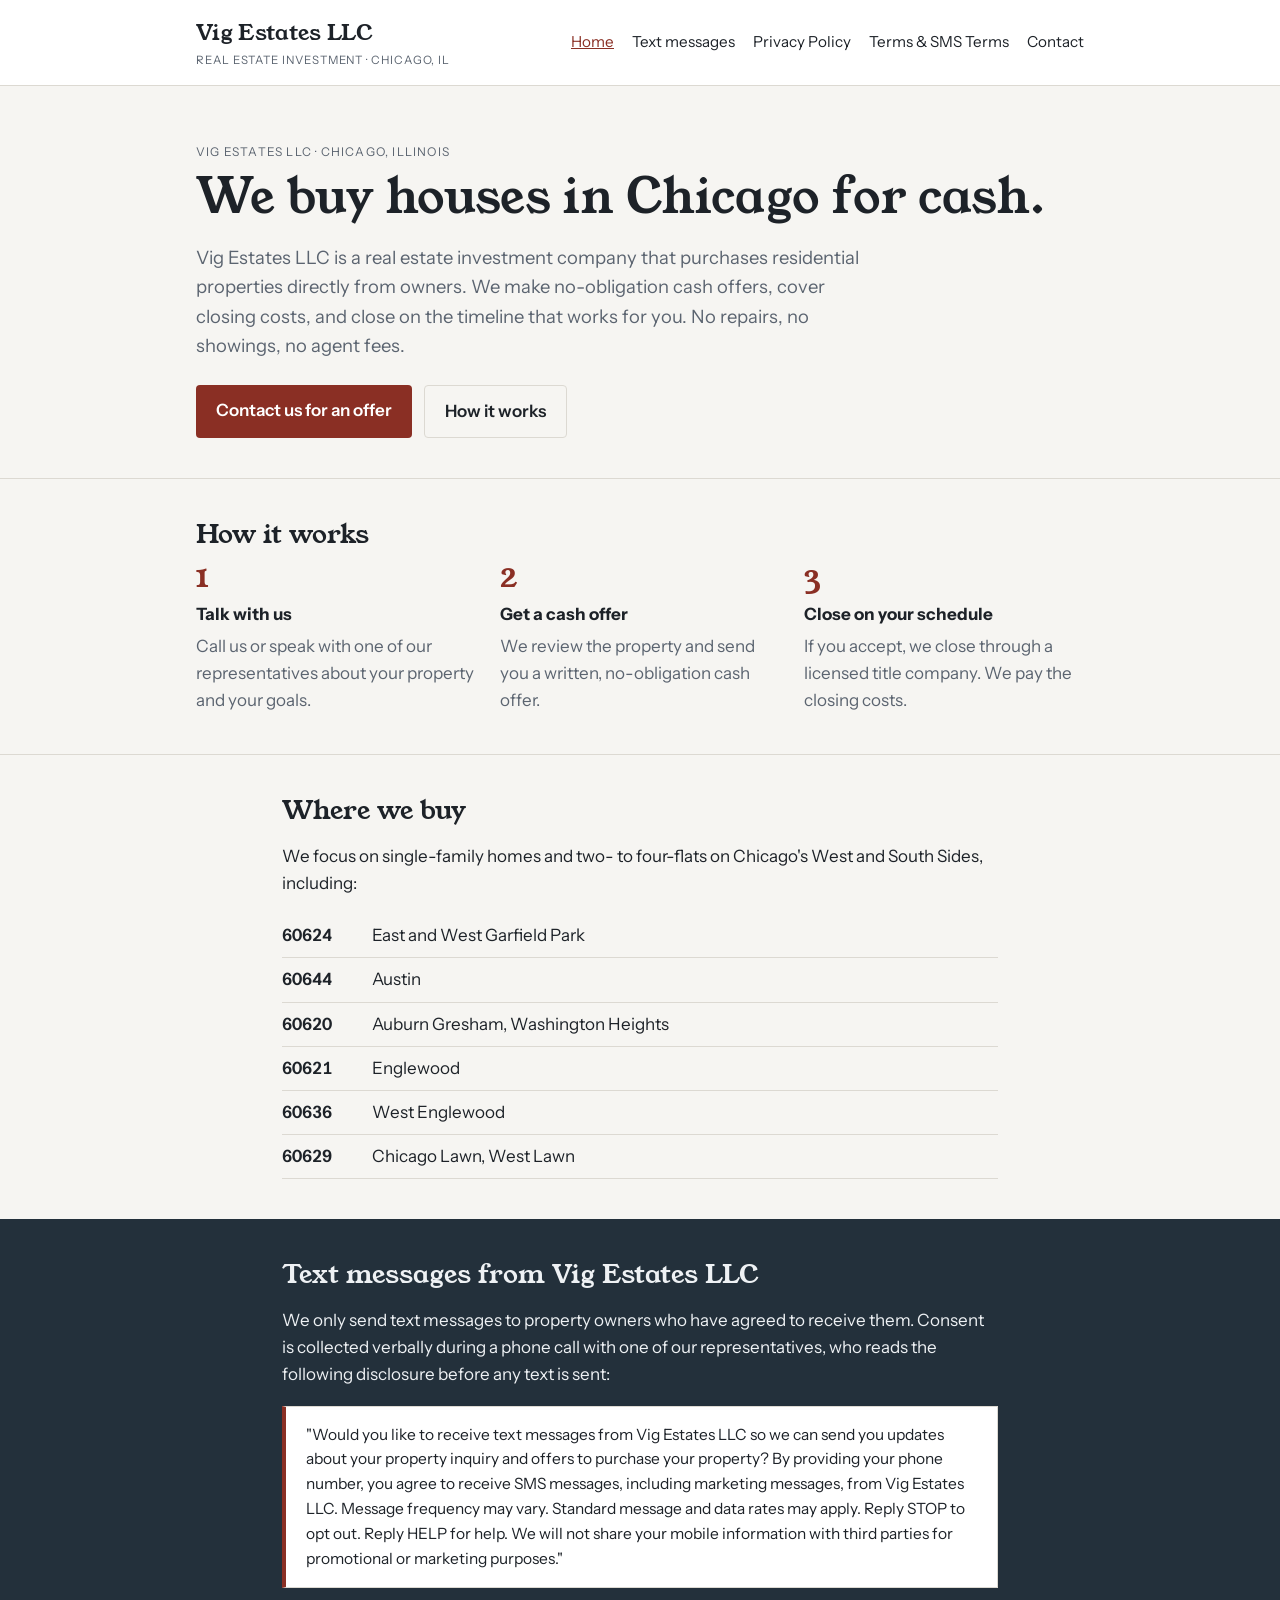
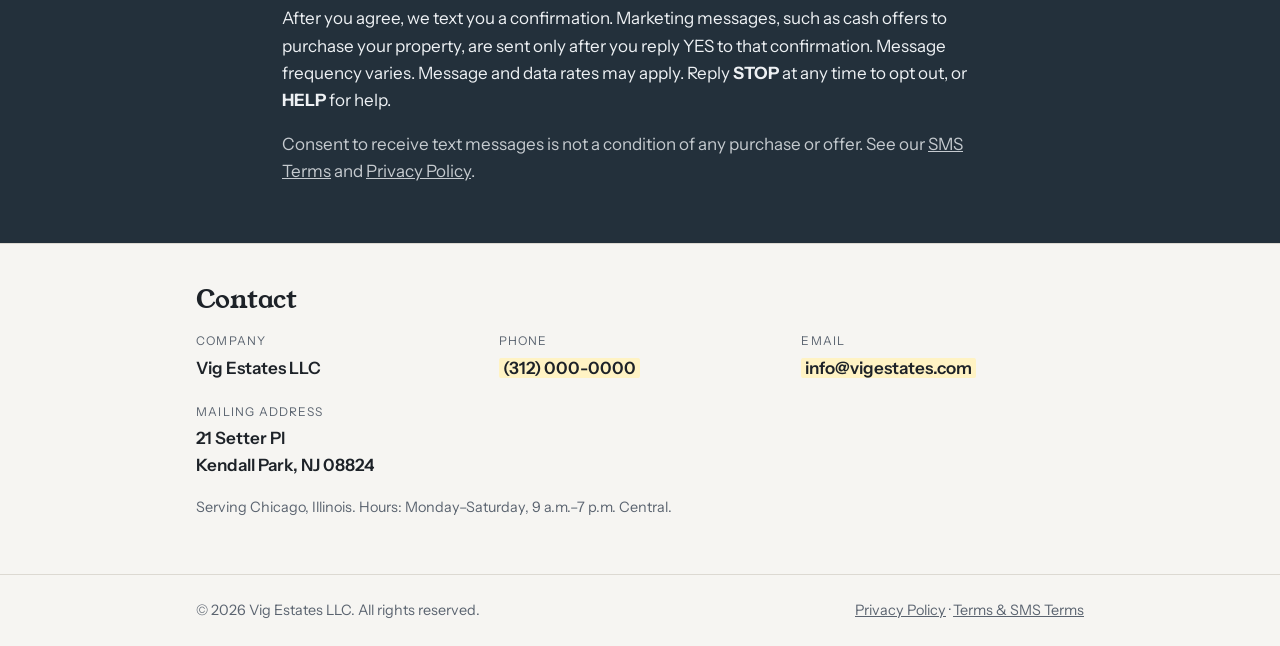
==== index.html @ 300880f9 "Add Vig Estates website: home, privacy policy, SMS terms Co-Authored-By: Claude Opus 5.5 <noreply@an" ====
<!doctype html>
<html lang="en">
<head>
<meta charset="utf-8">
<meta name="viewport" content="width=device-width, initial-scale=1, viewport-fit=cover">
<title>Vig Estates</title>
<meta name="claude:viewport-fit-sides" content="cover">
<meta name="description" content="Vig Estates LLC buys houses for cash in Chicago, IL. No repairs, no fees, close on your schedule.">
<link rel="preconnect" href="https://fonts.googleapis.com">
<link rel="stylesheet" href="https://fonts.googleapis.com/css2?family=Instrument+Sans:wght@400;600&family=Young+Serif&display=swap">
<link rel="stylesheet" href="style.css">
<style>:root{padding-top:env(safe-area-inset-top,0px);padding-bottom:env(safe-area-inset-bottom,0px)}body{margin:0}[hidden]{display:none!important}</style>
</head>
<body>

<header class="site">
  <div class="wrap">
    <a class="brand" href="index.html">Vig Estates LLC<small>Real estate investment · Chicago, IL</small></a>
    <nav class="site" aria-label="Main">
      <a href="index.html" aria-current="page">Home</a>
      <a href="#text-messages">Text messages</a>
      <a href="privacy.html">Privacy Policy</a>
      <a href="terms.html">Terms &amp; SMS Terms</a>
      <a href="#contact">Contact</a>
    </nav>
  </div>
</header>

<main>
  <div class="wrap hero">
    <p class="eyebrow">Vig Estates LLC · Chicago, Illinois</p>
    <h1>We buy houses in Chicago for cash.</h1>
    <p class="lead">Vig Estates LLC is a real estate investment company that purchases residential properties directly from owners. We make no-obligation cash offers, cover closing costs, and close on the timeline that works for you. No repairs, no showings, no agent fees.</p>
    <div class="actions">
      <a class="btn" href="#contact">Contact us for an offer</a>
      <a class="btn ghost" href="#how-it-works">How it works</a>
    </div>
  </div>

  <section class="block" id="how-it-works">
    <div class="wrap">
      <h2>How it works</h2>
      <ol class="steps">
        <li><strong>Talk with us</strong><span>Call us or speak with one of our representatives about your property and your goals.</span></li>
        <li><strong>Get a cash offer</strong><span>We review the property and send you a written, no-obligation cash offer.</span></li>
        <li><strong>Close on your schedule</strong><span>If you accept, we close through a licensed title company. We pay the closing costs.</span></li>
      </ol>
    </div>
  </section>

  <section class="block" id="areas">
    <div class="wrap prose">
      <h2>Where we buy</h2>
      <p>We focus on single-family homes and two- to four-flats on Chicago's West and South Sides, including:</p>
      <div class="table-scroll">
        <table class="zips">
          <tbody>
            <tr><td>60624</td><td>East and West Garfield Park</td></tr>
            <tr><td>60644</td><td>Austin</td></tr>
            <tr><td>60620</td><td>Auburn Gresham, Washington Heights</td></tr>
            <tr><td>60621</td><td>Englewood</td></tr>
            <tr><td>60636</td><td>West Englewood</td></tr>
            <tr><td>60629</td><td>Chicago Lawn, West Lawn</td></tr>
          </tbody>
        </table>
      </div>
    </div>
  </section>

  <section class="band" id="text-messages">
    <div class="wrap prose">
      <h2>Text messages from Vig Estates LLC</h2>
      <p>We only send text messages to property owners who have agreed to receive them. Consent is collected verbally during a phone call with one of our representatives, who reads the following disclosure before any text is sent:</p>
      <div class="script">"Would you like to receive text messages from Vig Estates LLC so we can send you updates about your property inquiry and offers to purchase your property? By providing your phone number, you agree to receive SMS messages, including marketing messages, from Vig Estates LLC. Message frequency may vary. Standard message and data rates may apply. Reply STOP to opt out. Reply HELP for help. We will not share your mobile information with third parties for promotional or marketing purposes."</div>
      <p>After you agree, we text you a confirmation. Marketing messages, such as cash offers to purchase your property, are sent only after you reply YES to that confirmation. Message frequency varies. Message and data rates may apply. Reply <strong>STOP</strong> at any time to opt out, or <strong>HELP</strong> for help.</p>
      <p class="muted">Consent to receive text messages is not a condition of any purchase or offer. See our <a href="terms.html#sms">SMS Terms</a> and <a href="privacy.html">Privacy Policy</a>.</p>
    </div>
  </section>

  <section class="block" id="contact">
    <div class="wrap">
      <h2>Contact</h2>
      <dl class="contact-grid">
        <div><dt>Company</dt><dd>Vig Estates LLC</dd></div>
        <div><dt>Phone</dt><dd><span class="fill">(312) 000-0000</span></dd></div>
        <div><dt>Email</dt><dd><span class="fill">info@vigestates.com</span></dd></div>
        <div><dt>Mailing address</dt><dd>21 Setter Pl<br>Kendall Park, NJ 08824</dd></div>
      </dl>
      <p class="updated">Serving Chicago, Illinois. Hours: Monday–Saturday, 9 a.m.–7 p.m. Central.</p>
    </div>
  </section>
</main>

<footer class="site">
  <div class="wrap">
    <span>© 2026 Vig Estates LLC. All rights reserved.</span>
    <span><a href="privacy.html">Privacy Policy</a> · <a href="terms.html">Terms &amp; SMS Terms</a></span>
  </div>
</footer>
</body>
</html>
---- style.css ----
/* Layout: single centered column, greystone-and-brick palette drawn from Chicago two-flats */
:root {
  --bg: #f6f5f2;
  --surface: #ffffff;
  --fg: #1d2228;
  --muted: #5b6470;
  --line: #dcd9d2;
  --accent: #8a2f24;
  --accent-ink: #ffffff;
  --band: #23303b;
  --band-fg: #eef1f4;
  --placeholder: #fff3c4;
  --font-display: "Young Serif", Georgia, "Times New Roman", serif;
  --font-body: "Instrument Sans", "Helvetica Neue", Arial, sans-serif;
}
@media (prefers-color-scheme: dark) {
  :root:not([data-theme="light"]) {
    --bg: #15191e; --surface: #1d2228; --fg: #e9ecef; --muted: #a3acb6; --line: #333b44;
    --accent: #e0806f; --accent-ink: #15191e; --band: #0f1317; --band-fg: #e9ecef; --placeholder: #4a3f12;
    color-scheme: dark;
  }
}
:root[data-theme="dark"] {
  --bg: #15191e; --surface: #1d2228; --fg: #e9ecef; --muted: #a3acb6; --line: #333b44;
  --accent: #e0806f; --accent-ink: #15191e; --band: #0f1317; --band-fg: #e9ecef; --placeholder: #4a3f12;
  color-scheme: dark;
}

* { box-sizing: border-box; }
body {
  background: var(--bg); color: var(--fg);
  font-family: var(--font-body); font-size: 17px; line-height: 1.6;
}
a { color: var(--accent); }
a:focus-visible, .btn:focus-visible { outline: 3px solid var(--accent); outline-offset: 3px; }

.wrap {
  max-width: 920px; margin: 0 auto;
  padding-left: max(16px, env(safe-area-inset-left, 0px));
  padding-right: max(16px, env(safe-area-inset-right, 0px));
}
.prose { max-width: 68ch; }

header.site { border-bottom: 1px solid var(--line); background: var(--surface); }
header.site .wrap { display: flex; flex-wrap: wrap; align-items: center; justify-content: space-between; gap: 12px; padding-block: 16px; }
.brand { font-family: var(--font-display); font-size: 1.35rem; color: var(--fg); text-decoration: none; }
.brand small { display: block; font-family: var(--font-body); font-size: .72rem; letter-spacing: .08em; text-transform: uppercase; color: var(--muted); }
nav.site { display: flex; flex-wrap: wrap; gap: 18px; font-size: .95rem; }
nav.site a { color: var(--fg); text-decoration: none; }
nav.site a:hover, nav.site a[aria-current="page"] { color: var(--accent); text-decoration: underline; }

h1, h2, h3 { font-family: var(--font-display); font-weight: 400; line-height: 1.2; text-wrap: balance; }
h1 { font-size: clamp(2rem, 5vw, 3rem); margin: 0 0 16px; }
h2 { font-size: 1.6rem; margin: 0 0 12px; }
h3 { font-size: 1.15rem; margin: 24px 0 6px; }
.eyebrow { font-size: .75rem; letter-spacing: .1em; text-transform: uppercase; color: var(--muted); margin: 0 0 8px; }

.hero { padding-block: 56px 40px; }
.hero p.lead { font-size: 1.15rem; color: var(--muted); max-width: 56ch; margin: 0 0 24px; }
.actions { display: flex; flex-wrap: wrap; gap: 12px; }
.btn { display: inline-block; background: var(--accent); color: var(--accent-ink); padding: 12px 20px; border-radius: 4px; text-decoration: none; font-weight: 600; }
.btn.ghost { background: transparent; color: var(--fg); border: 1px solid var(--line); }

section.block { padding-block: 40px; border-top: 1px solid var(--line); }

.steps { list-style: none; padding: 0; margin: 0; display: grid; grid-template-columns: repeat(auto-fit, minmax(220px, 1fr)); gap: 24px; counter-reset: s; }
.steps li { counter-increment: s; min-width: 0; }
.steps li::before { content: counter(s); display: block; font-family: var(--font-display); font-size: 2rem; color: var(--accent); line-height: 1; margin-bottom: 8px; }
.steps strong { display: block; margin-bottom: 4px; }
.steps span { color: var(--muted); }

.zips { width: 100%; border-collapse: collapse; font-variant-numeric: tabular-nums; }
.zips td { padding: 8px 0; border-bottom: 1px solid var(--line); }
.zips td:first-child { width: 90px; font-weight: 600; }
.table-scroll { overflow-x: auto; }

.band { background: var(--band); color: var(--band-fg); }
.band .wrap { padding-block: 40px; }
.band a { color: var(--band-fg); }
.band .muted { color: var(--band-fg); opacity: .8; }

.script { background: var(--surface); border: 1px solid var(--line); border-left: 4px solid var(--accent); padding: 16px 20px; margin: 16px 0; font-size: .97rem; }
.band .script { color: var(--fg); }

.contact-grid { display: grid; grid-template-columns: repeat(auto-fit, minmax(220px, 1fr)); gap: 20px; }
.contact-grid div { min-width: 0; }
.contact-grid dt { font-size: .75rem; letter-spacing: .1em; text-transform: uppercase; color: var(--muted); }
.contact-grid dd { margin: 4px 0 0; font-weight: 600; overflow-wrap: anywhere; }

.fill { background: var(--placeholder); padding: 0 4px; border-radius: 2px; }

.doc { padding-block: 40px 56px; }
.doc ul { padding-left: 1.2em; }
.doc li { margin-bottom: 6px; }
.updated { color: var(--muted); font-size: .9rem; }

footer.site { border-top: 1px solid var(--line); font-size: .9rem; color: var(--muted); }
footer.site .wrap { display: flex; flex-wrap: wrap; justify-content: space-between; gap: 12px; padding-block: 24px; }
footer.site a { color: var(--muted); }
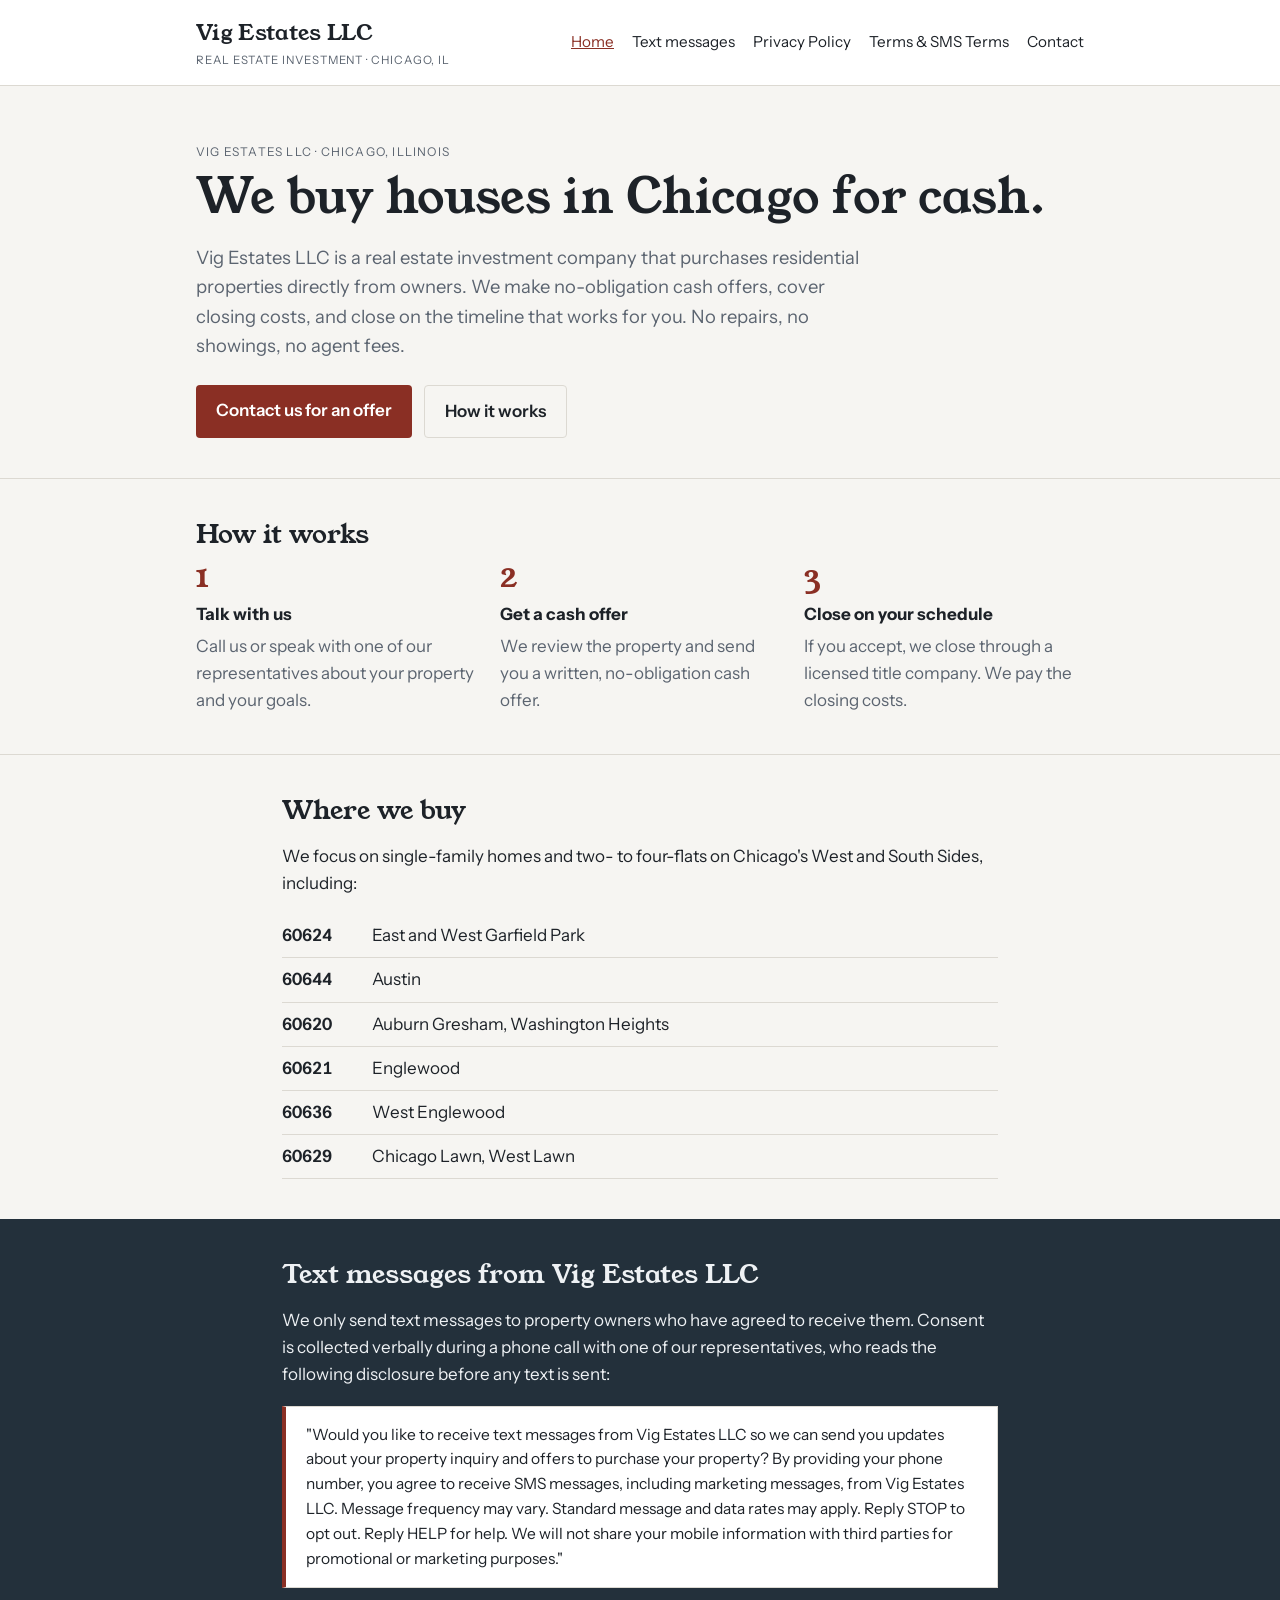
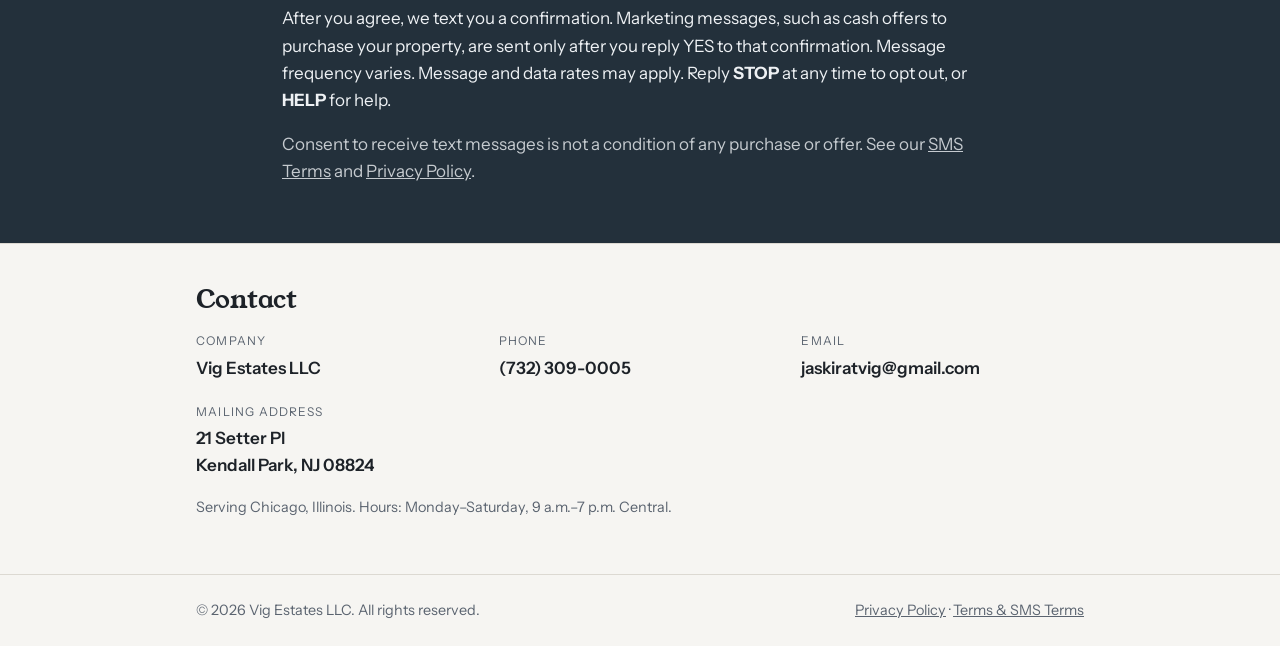
==== commit 6f4a87a8: "Add real phone and email Co-Authored-By: Claude Opus 5.5 <noreply@anthropic.com> Claude-Session: htt" ====
--- a/index.html
+++ b/index.html
@@ -82,8 +82,8 @@
       <h2>Contact</h2>
       <dl class="contact-grid">
         <div><dt>Company</dt><dd>Vig Estates LLC</dd></div>
-        <div><dt>Phone</dt><dd><span class="fill">(312) 000-0000</span></dd></div>
-        <div><dt>Email</dt><dd><span class="fill">info@vigestates.com</span></dd></div>
+        <div><dt>Phone</dt><dd>(732) 309-0005</dd></div>
+        <div><dt>Email</dt><dd>jaskiratvig@gmail.com</dd></div>
         <div><dt>Mailing address</dt><dd>21 Setter Pl<br>Kendall Park, NJ 08824</dd></div>
       </dl>
       <p class="updated">Serving Chicago, Illinois. Hours: Monday–Saturday, 9 a.m.–7 p.m. Central.</p>
